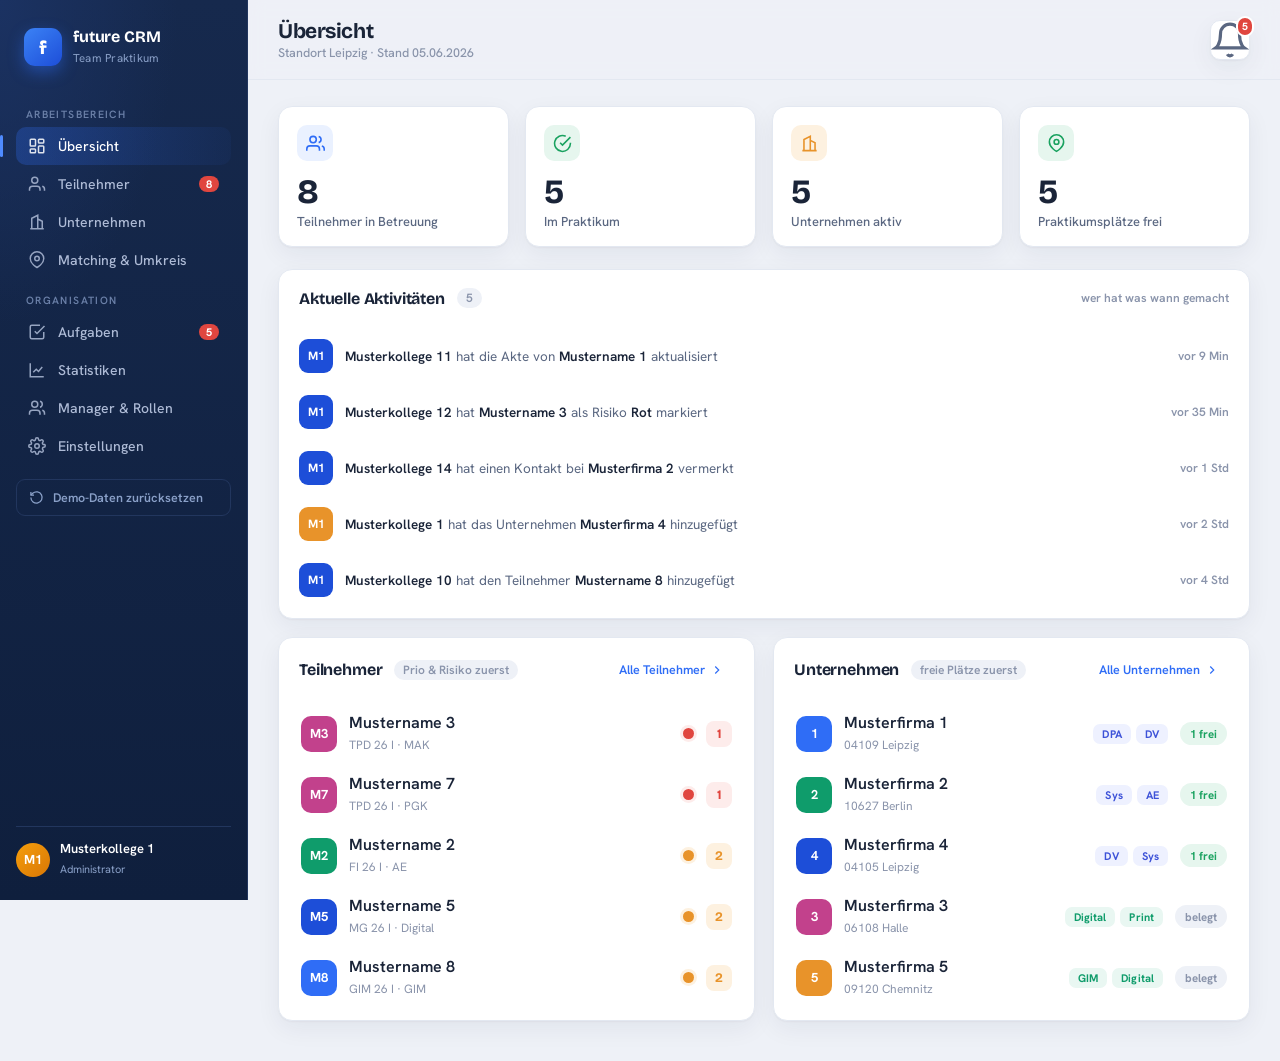
==== index.html @ 43463b57 "Add files via upload" ====
<!DOCTYPE html>
<html lang="de">
<head>
<meta charset="UTF-8">
<meta name="viewport" content="width=device-width, initial-scale=1.0">
<title>future CRM · Übersicht</title>
<link rel="preconnect" href="https://fonts.googleapis.com">
<link rel="preconnect" href="https://fonts.gstatic.com" crossorigin>
<link href="https://fonts.googleapis.com/css2?family=Bricolage+Grotesque:opsz,wght@12..96,400;12..96,600;12..96,700;12..96,800&family=Hanken+Grotesk:wght@400;500;600;700&display=swap" rel="stylesheet">
<link rel="stylesheet" href="styles.css">
</head>
<body data-page="uebersicht">

<aside class="side" id="sidebar"></aside>

<div class="main">
  <header class="topbar">
    <h1>Übersicht<small>Standort Leipzig · Stand 05.06.2026</small></h1>
    <div class="spacer"></div>
    <div class="actions">
      <button class="icon-btn"><span class="dot"></span><svg viewBox="0 0 24 24" fill="none" stroke="currentColor" stroke-width="2"><path d="M6 8a6 6 0 0 1 12 0c0 7 3 9 3 9H3s3-2 3-9"/><path d="M10.3 21a1.94 1.94 0 0 0 3.4 0"/></svg></button>
    </div>
  </header>

  <div class="content">

    <!-- KPI ROW: Teilnehmer + Unternehmen -->
    <section class="kpis">
      <div class="kpi b">
        <div class="ic"><svg viewBox="0 0 24 24" fill="none" stroke="currentColor" stroke-width="2"><path d="M17 21v-2a4 4 0 0 0-4-4H5a4 4 0 0 0-4 4v2"/><circle cx="9" cy="7" r="4"/><path d="M23 21v-2a4 4 0 0 0-3-3.87M16 3.13a4 4 0 0 1 0 7.75"/></svg></div>
        <div class="num" id="kpi-total">0</div>
        <div class="lbl">Teilnehmer in Betreuung</div>
      </div>
      <div class="kpi g">
        <div class="ic"><svg viewBox="0 0 24 24" fill="none" stroke="currentColor" stroke-width="2"><path d="M22 11.08V12a10 10 0 1 1-5.93-9.14"/><path d="m9 11 3 3L22 4"/></svg></div>
        <div class="num" id="kpi-prakt">0</div>
        <div class="lbl">Im Praktikum</div>
      </div>
      <div class="kpi a">
        <div class="ic"><svg viewBox="0 0 24 24" fill="none" stroke="currentColor" stroke-width="2"><path d="M3 21h18M5 21V7l8-4v18M19 21V11l-6-3"/></svg></div>
        <div class="num" id="kpi-un">0</div>
        <div class="lbl">Unternehmen aktiv</div>
      </div>
      <div class="kpi r" style="--k:var(--green)">
        <div class="ic" style="background:var(--green-soft);color:var(--green)"><svg viewBox="0 0 24 24" fill="none" stroke="currentColor" stroke-width="2"><path d="M21 10c0 7-9 12-9 12s-9-5-9-12a9 9 0 0 1 18 0Z"/><circle cx="12" cy="10" r="3"/></svg></div>
        <div class="num" id="kpi-frei">0</div>
        <div class="lbl">Praktikumsplätze frei</div>
      </div>
    </section>

    <!-- Aktuelle Aktivitäten -->
    <section class="panel actpanel">
      <div class="panel-head">
        <h2>Aktuelle Aktivitäten</h2>
        <span class="count" id="act-count">0</span>
        <span style="margin-left:auto;font-size:12px;color:var(--ink-faint);font-weight:600">wer hat was wann gemacht</span>
      </div>
      <div class="activity" id="activity"></div>
    </section>

    <!-- Zwei Kurzübersichten: Teilnehmer + Unternehmen -->
    <section class="ov-grid">

      <div class="panel">
        <div class="panel-head">
          <h2>Teilnehmer</h2>
          <span class="count">Prio &amp; Risiko zuerst</span>
          <a class="sum-link" href="teilnehmer.html">Alle Teilnehmer
            <svg viewBox="0 0 24 24" fill="none" stroke="currentColor" stroke-width="2"><path d="m9 18 6-6-6-6"/></svg>
          </a>
        </div>
        <div class="sum-list" id="tn-summary"></div>
      </div>

      <div class="panel">
        <div class="panel-head">
          <h2>Unternehmen</h2>
          <span class="count">freie Plätze zuerst</span>
          <a class="sum-link" href="unternehmen.html">Alle Unternehmen
            <svg viewBox="0 0 24 24" fill="none" stroke="currentColor" stroke-width="2"><path d="m9 18 6-6-6-6"/></svg>
          </a>
        </div>
        <div class="sum-list" id="un-summary"></div>
      </div>

    </section>

  </div>
</div>

<script src="data.js"></script>
<script src="store.js"></script>
<script src="layout.js"></script>
<script src="overview.js"></script>
</body>
</html>
---- styles.css ----
/* ============================================================
   future CRM · Team Praktikum — Mockup Styles
   ============================================================ */
:root {
  --navy: #0f1f3d;
  --navy-2: #16294d;
  --navy-line: #22365e;
  --ink: #1a2438;
  --ink-soft: #5a6781;
  --ink-faint: #8a94ab;
  --bg: #eef1f7;
  --card: #ffffff;
  --line: #e3e8f1;
  --line-soft: #eef1f7;
  --blue: #2f6df6;
  --blue-soft: #eaf1ff;
  --green: #1aa260;
  --green-soft: #e6f6ee;
  --amber: #e8932a;
  --amber-soft: #fdf1e0;
  --red: #e0463f;
  --red-soft: #fdeceb;
  --shadow: 0 1px 2px rgba(16, 30, 60, .04), 0 8px 24px rgba(16, 30, 60, .06);
  --shadow-lg: 0 12px 40px rgba(16, 30, 60, .14);
  --r: 14px;
}

* {
  box-sizing: border-box;
  margin: 0;
  padding: 0
}

html {
  min-height: 100%
}

body {
  font-family: 'Hanken Grotesk', sans-serif;
  background: var(--bg);
  color: var(--ink);
  -webkit-font-smoothing: antialiased;
  display: grid;
  grid-template-columns: 248px 1fr;
  min-height: 100vh;
}

::selection {
  background: var(--blue);
  color: #fff
}

button {
  font-family: inherit
}

/* ---------- Sidebar ---------- */
.side {
  background:
    radial-gradient(120% 60% at 0% 0%, #1b3262 0%, transparent 60%),
    linear-gradient(180deg, var(--navy-2), var(--navy));
  color: #cdd6ea;
  padding: 22px 16px;
  position: sticky;
  top: 0;
  height: 100vh;
  height: 100dvh;
  max-height: 100dvh;
  align-self: start;
  overflow-y: auto;
  display: flex;
  flex-direction: column;
  gap: 6px;
  border-right: 1px solid var(--navy-line);
}

.brand {
  display: flex;
  align-items: center;
  gap: 11px;
  padding: 6px 8px 20px
}

.brand .mark {
  width: 38px;
  height: 38px;
  border-radius: 11px;
  flex: none;
  background: linear-gradient(140deg, #3b82f6, #1d4ed8);
  display: grid;
  place-items: center;
  color: #fff;
  font-weight: 800;
  font-family: 'Bricolage Grotesque';
  font-size: 19px;
  box-shadow: 0 6px 16px rgba(45, 109, 246, .45);
}

.brand b {
  font-family: 'Bricolage Grotesque';
  color: #fff;
  font-weight: 700;
  font-size: 16px;
  letter-spacing: -.01em;
  display: block;
  line-height: 1.1
}

.brand span {
  font-size: 11.5px;
  color: #8aa0c8;
  letter-spacing: .02em
}

.nav-label {
  font-size: 10.5px;
  text-transform: uppercase;
  letter-spacing: .13em;
  color: #6b80a8;
  padding: 14px 10px 6px;
  font-weight: 600
}

.nav a {
  display: flex;
  align-items: center;
  gap: 12px;
  padding: 10px 12px;
  border-radius: 10px;
  color: #aebbd6;
  text-decoration: none;
  font-size: 14px;
  font-weight: 500;
  transition: .18s;
  position: relative;
  cursor: pointer;
}

.nav a svg {
  width: 18px;
  height: 18px;
  flex: none;
  opacity: .85
}

.nav a:hover {
  background: rgba(255, 255, 255, .05);
  color: #fff
}

.nav a.active {
  background: linear-gradient(90deg, rgba(47, 109, 246, .28), rgba(47, 109, 246, .05));
  color: #fff
}

.nav a.active::before {
  content: "";
  position: absolute;
  left: -16px;
  top: 8px;
  bottom: 8px;
  width: 3px;
  border-radius: 3px;
  background: #4f8bff
}

.nav a .badge {
  margin-left: auto;
  background: #e0463f;
  color: #fff;
  font-size: 11px;
  font-weight: 700;
  padding: 1px 7px;
  border-radius: 99px
}

.side-foot {
  margin-top: auto;
  padding-top: 14px;
  border-top: 1px solid var(--navy-line);
  display: flex;
  align-items: center;
  gap: 10px
}

.side-foot .av {
  width: 34px;
  height: 34px;
  border-radius: 50%;
  background: linear-gradient(135deg, #f59e0b, #d97706);
  display: grid;
  place-items: center;
  color: #fff;
  font-weight: 700;
  font-size: 13px;
  flex: none
}

.side-foot b {
  color: #fff;
  font-size: 13px;
  font-weight: 600;
  display: block;
  line-height: 1.2
}

.side-foot span {
  font-size: 11px;
  color: #8aa0c8
}

/* ---------- Main ---------- */
.main {
  display: flex;
  flex-direction: column;
  min-width: 0
}

.topbar {
  display: flex;
  align-items: center;
  gap: 18px;
  padding: 18px 30px;
  background: rgba(238, 241, 247, .8);
  backdrop-filter: blur(8px);
  position: sticky;
  top: 0;
  z-index: 20;
  border-bottom: 1px solid var(--line);
}

.topbar h1 {
  font-family: 'Bricolage Grotesque';
  font-size: 21px;
  font-weight: 700;
  letter-spacing: -.02em;
  color: var(--ink)
}

.topbar h1 small {
  display: block;
  font-family: 'Hanken Grotesk';
  font-size: 12.5px;
  font-weight: 500;
  color: var(--ink-faint);
  letter-spacing: 0
}

.search {
  margin-left: auto;
  position: relative
}

.search input {
  width: 280px;
  padding: 10px 14px 10px 38px;
  border: 1px solid var(--line);
  border-radius: 10px;
  background: #fff;
  font-family: inherit;
  font-size: 13.5px;
  color: var(--ink);
  box-shadow: var(--shadow);
  transition: .18s;
}

.search input:focus {
  outline: none;
  border-color: var(--blue);
  box-shadow: 0 0 0 3px var(--blue-soft)
}

.search svg {
  position: absolute;
  left: 12px;
  top: 50%;
  transform: translateY(-50%);
  width: 16px;
  height: 16px;
  color: var(--ink-faint)
}

.icon-btn {
  width: 40px;
  height: 40px;
  border: 1px solid var(--line);
  background: #fff;
  border-radius: 10px;
  display: grid;
  place-items: center;
  cursor: pointer;
  color: var(--ink-soft);
  box-shadow: var(--shadow);
  position: relative;
  transition: .18s
}

.icon-btn:hover {
  color: var(--blue);
  border-color: #c9d6ee
}

.icon-btn .dot {
  position: absolute;
  top: 9px;
  right: 10px;
  width: 7px;
  height: 7px;
  background: var(--red);
  border-radius: 50%;
  border: 2px solid #fff
}

.icon-btn .dot.count {
  top: -5px;
  right: -5px;
  width: auto;
  height: auto;
  min-width: 17px;
  padding: 0 4px;
  line-height: 17px;
  border-radius: 99px;
  color: #fff;
  font-size: 10.5px;
  font-weight: 700;
  text-align: center
}

/* ---------- Benachrichtigungs-Menü ---------- */
.notif-menu {
  position: fixed;
  z-index: 60;
  width: 330px;
  max-height: 72vh;
  overflow: auto;
  background: #fff;
  border: 1px solid var(--line);
  border-radius: 14px;
  box-shadow: var(--shadow-lg);
  padding: 6px;
  opacity: 0;
  transform: translateY(-6px) scale(.98);
  pointer-events: none;
  transition: .15s
}

.notif-menu.open {
  opacity: 1;
  transform: none;
  pointer-events: auto
}

.notif-head {
  display: flex;
  align-items: center;
  justify-content: space-between;
  padding: 11px 12px 9px;
  font-family: 'Bricolage Grotesque';
  font-weight: 700;
  font-size: 14px
}

.notif-head span {
  background: var(--red-soft);
  color: var(--red);
  font-size: 11px;
  font-weight: 700;
  padding: 2px 9px;
  border-radius: 99px
}

.notif-item {
  display: flex;
  gap: 11px;
  align-items: flex-start;
  padding: 10px 11px;
  border-radius: 10px;
  text-decoration: none;
  color: var(--ink);
  transition: .13s
}

.notif-item:hover {
  background: #f7f9fd
}

.notif-item .ni-ic {
  width: 32px;
  height: 32px;
  border-radius: 9px;
  background: var(--blue-soft);
  color: var(--blue);
  display: grid;
  place-items: center;
  flex: none
}

.notif-item.urgent .ni-ic {
  background: var(--red-soft);
  color: var(--red)
}

.notif-item .ni-ic svg {
  width: 16px;
  height: 16px
}

.ni-main {
  min-width: 0
}

.ni-main b {
  display: block;
  font-size: 13.5px;
  font-weight: 600;
  line-height: 1.3
}

.ni-main span {
  font-size: 12px;
  color: var(--ink-faint)
}

.notif-empty {
  padding: 20px;
  text-align: center;
  color: var(--ink-faint);
  font-size: 13px
}

.content {
  padding: 26px 30px 40px
}

/* ---------- KPI cards ---------- */
.kpis {
  display: grid;
  grid-template-columns: repeat(4, 1fr);
  gap: 16px;
  margin-bottom: 22px
}

.kpi {
  background: var(--card);
  border: 1px solid var(--line);
  border-radius: var(--r);
  padding: 18px 18px 16px;
  box-shadow: var(--shadow);
  position: relative;
  overflow: hidden;
  opacity: 0;
  transform: translateY(10px);
  animation: rise .5s forwards;
}

.kpi:nth-child(1) {
  animation-delay: .04s
}

.kpi:nth-child(2) {
  animation-delay: .1s
}

.kpi:nth-child(3) {
  animation-delay: .16s
}

.kpi:nth-child(4) {
  animation-delay: .22s
}

.kpi .ic {
  width: 36px;
  height: 36px;
  border-radius: 10px;
  display: grid;
  place-items: center;
  margin-bottom: 14px
}

.kpi .ic svg {
  width: 19px;
  height: 19px
}

.kpi .num {
  font-family: 'Bricolage Grotesque';
  font-size: 34px;
  font-weight: 700;
  letter-spacing: -.03em;
  line-height: 1
}

.kpi .lbl {
  font-size: 13px;
  color: var(--ink-soft);
  margin-top: 4px;
  font-weight: 500
}

.kpi .trend {
  position: absolute;
  top: 18px;
  right: 18px;
  font-size: 12px;
  font-weight: 600;
  display: flex;
  align-items: center;
  gap: 3px;
  padding: 3px 8px;
  border-radius: 99px
}

.kpi.b .ic {
  background: var(--blue-soft);
  color: var(--blue)
}

.kpi.b .trend {
  background: var(--blue-soft);
  color: var(--blue)
}

.kpi.g .ic {
  background: var(--green-soft);
  color: var(--green)
}

.kpi.g .trend {
  background: var(--green-soft);
  color: var(--green)
}

.kpi.a .ic {
  background: var(--amber-soft);
  color: var(--amber)
}

.kpi.a .trend {
  background: var(--amber-soft);
  color: var(--amber)
}

.kpi.r .ic {
  background: var(--red-soft);
  color: var(--red)
}

.kpi.r .trend {
  background: var(--red-soft);
  color: var(--red)
}

/* ---------- Layout split ---------- */
.split {
  display: grid;
  grid-template-columns: 1fr 340px;
  gap: 18px;
  align-items: start
}

@media(max-width:1180px) {
  .split {
    grid-template-columns: 1fr
  }
}

.panel {
  background: var(--card);
  border: 1px solid var(--line);
  border-radius: var(--r);
  box-shadow: var(--shadow);
  opacity: 0;
  transform: translateY(10px);
  animation: rise .5s .28s forwards
}

.panel-head {
  display: flex;
  align-items: center;
  gap: 12px;
  padding: 18px 20px 14px;
  flex-wrap: wrap
}

.panel-head h2 {
  font-family: 'Bricolage Grotesque';
  font-size: 16px;
  font-weight: 700;
  letter-spacing: -.01em
}

.panel-head .count {
  font-size: 12px;
  color: var(--ink-faint);
  font-weight: 600;
  background: var(--line-soft);
  padding: 2px 9px;
  border-radius: 99px
}

.filters {
  margin-left: auto;
  display: flex;
  gap: 8px;
  flex-wrap: wrap
}

/* ---------- Dropdown filters ---------- */
.dd {
  position: relative
}

.chip {
  font-size: 12.5px;
  font-weight: 600;
  color: var(--ink-soft);
  border: 1px solid var(--line);
  background: #fff;
  padding: 7px 11px 7px 13px;
  border-radius: 9px;
  cursor: pointer;
  display: flex;
  align-items: center;
  gap: 7px;
  transition: .16s;
  white-space: nowrap;
}

.chip:hover {
  border-color: #c9d6ee;
  color: var(--ink)
}

.chip .caret {
  width: 13px;
  height: 13px;
  opacity: .55;
  transition: transform .18s
}

.dd.open .chip {
  border-color: var(--blue);
  color: var(--ink);
  box-shadow: 0 0 0 3px var(--blue-soft)
}

.dd.open .chip .caret {
  transform: rotate(180deg)
}

.chip.active {
  background: var(--navy);
  color: #fff;
  border-color: var(--navy)
}

.chip.active .caret {
  opacity: .8
}

.chip .clear {
  display: none;
  width: 15px;
  height: 15px;
  border-radius: 50%;
  background: rgba(255, 255, 255, .25);
  align-items: center;
  justify-content: center
}

.chip.active .clear {
  display: inline-flex
}

.chip .clear svg {
  width: 9px;
  height: 9px
}

.menu {
  position: absolute;
  top: calc(100% + 6px);
  right: 0;
  min-width: 190px;
  background: #fff;
  border: 1px solid var(--line);
  border-radius: 12px;
  box-shadow: var(--shadow-lg);
  padding: 6px;
  z-index: 30;
  opacity: 0;
  transform: translateY(-6px) scale(.98);
  pointer-events: none;
  transition: .15s;
}

.dd.open .menu {
  opacity: 1;
  transform: none;
  pointer-events: auto
}

.menu .opt {
  display: flex;
  align-items: center;
  gap: 10px;
  padding: 9px 10px;
  border-radius: 8px;
  font-size: 13.5px;
  font-weight: 500;
  color: var(--ink);
  cursor: pointer;
  transition: .12s;
}

.menu .opt:hover {
  background: var(--line-soft)
}

.menu .opt.sel {
  background: var(--blue-soft);
  color: var(--blue);
  font-weight: 600
}

.menu .opt .tick {
  margin-left: auto;
  width: 15px;
  height: 15px;
  opacity: 0
}

.menu .opt.sel .tick {
  opacity: 1
}

.menu .sep {
  height: 1px;
  background: var(--line);
  margin: 5px 4px
}

.menu .opt .swatch {
  width: 11px;
  height: 11px;
  border-radius: 50%
}

/* ---------- Table ---------- */
.table-wrap {
  overflow-x: auto
}

table {
  width: 100%;
  border-collapse: collapse;
  min-width: 680px
}

thead th {
  text-align: left;
  font-size: 11px;
  text-transform: uppercase;
  letter-spacing: .07em;
  color: var(--ink-faint);
  font-weight: 700;
  padding: 10px 16px;
  border-top: 1px solid var(--line);
  border-bottom: 1px solid var(--line);
  background: var(--line-soft);
  white-space: nowrap;
}

tbody td {
  padding: 13px 16px;
  border-bottom: 1px solid var(--line-soft);
  font-size: 13.5px;
  vertical-align: middle
}

tbody tr {
  cursor: pointer;
  transition: .13s
}

tbody tr:hover {
  background: #f7f9fd
}

tbody tr.sel {
  background: var(--blue-soft)
}

tbody tr.sel td:first-child {
  box-shadow: inset 3px 0 0 var(--blue)
}

.tn {
  display: flex;
  align-items: center;
  gap: 11px
}

.tn .av {
  width: 34px;
  height: 34px;
  border-radius: 9px;
  display: grid;
  place-items: center;
  color: #fff;
  font-weight: 700;
  font-size: 12.5px;
  flex: none
}

.tn b {
  font-weight: 600;
  color: var(--ink);
  display: block;
  line-height: 1.25
}

.tn span {
  font-size: 12px;
  color: var(--ink-faint)
}

.tag {
  display: inline-block;
  font-size: 11.5px;
  font-weight: 700;
  padding: 3px 9px;
  border-radius: 7px;
  letter-spacing: .01em
}

.tag.fachi {
  background: #eef1ff;
  color: #3d52d8
}

.tag.tpd {
  background: #fdeef6;
  color: #c2418c
}

.tag.mg {
  background: #e9f7f2;
  color: #0f9c6b
}

.muted {
  color: var(--ink-soft)
}

.ampel {
  display: inline-flex;
  align-items: center;
  gap: 7px;
  font-weight: 600;
  font-size: 12.5px
}

.light {
  width: 11px;
  height: 11px;
  border-radius: 50%;
  flex: none
}

.l-g {
  background: var(--green);
  box-shadow: 0 0 0 3px var(--green-soft)
}

.l-a {
  background: var(--amber);
  box-shadow: 0 0 0 3px var(--amber-soft)
}

.l-r {
  background: var(--red);
  box-shadow: 0 0 0 3px var(--red-soft)
}

.prio {
  font-family: 'Bricolage Grotesque';
  font-weight: 700;
  font-size: 13px;
  width: 26px;
  height: 26px;
  border-radius: 8px;
  display: grid;
  place-items: center
}

.prio.p1 {
  background: var(--red-soft);
  color: var(--red)
}

.prio.p2 {
  background: var(--amber-soft);
  color: var(--amber)
}

.prio.p3 {
  background: var(--line-soft);
  color: var(--ink-soft)
}

.pstatus {
  font-size: 12.5px;
  font-weight: 600
}

.pstatus.run {
  color: var(--green)
}

.pstatus.open {
  color: var(--amber)
}

.pstatus.none {
  color: var(--ink-faint)
}

.pstatus small {
  display: block;
  font-weight: 500;
  color: var(--ink-faint);
  font-size: 11.5px
}

.empty {
  padding: 40px 16px;
  text-align: center;
  color: var(--ink-faint);
  font-size: 13.5px
}

.hint {
  font-size: 12px;
  color: var(--ink-faint);
  text-align: center;
  padding: 10px 0 14px
}

.hint b {
  color: var(--blue)
}

/* ---------- Detail card ---------- */
.detail {
  background: var(--card);
  border: 1px solid var(--line);
  border-radius: var(--r);
  box-shadow: var(--shadow);
  opacity: 0;
  transform: translateY(10px);
  animation: rise .5s .34s forwards;
  position: sticky;
  top: 90px;
  max-height: calc(100vh - 112px);
  overflow: auto;
}

/* dezente Scrollbar im Panel */
.detail::-webkit-scrollbar {
  width: 8px
}

.detail::-webkit-scrollbar-thumb {
  background: #d4dbe8;
  border-radius: 99px;
  border: 2px solid #fff
}

.detail::-webkit-scrollbar-thumb:hover {
  background: #bcc6d8
}

.detail-top {
  padding: 20px;
  background: linear-gradient(160deg, #16294d, #0f1f3d);
  color: #fff;
  position: relative
}

.detail-top .av {
  width: 48px;
  height: 48px;
  border-radius: 12px;
  background: rgba(255, 255, 255, .14);
  display: grid;
  place-items: center;
  font-family: 'Bricolage Grotesque';
  font-weight: 700;
  font-size: 18px;
  margin-bottom: 12px;
  border: 1px solid rgba(255, 255, 255, .18)
}

.detail-top h3 {
  font-family: 'Bricolage Grotesque';
  font-size: 18px;
  font-weight: 700;
  letter-spacing: -.01em
}

.detail-top p {
  font-size: 12.5px;
  color: #9fb2d6;
  margin-top: 2px
}

.detail-top .amp {
  position: absolute;
  top: 20px;
  right: 20px;
  display: inline-flex;
  align-items: center;
  gap: 7px;
  background: rgba(255, 255, 255, .12);
  padding: 6px 11px;
  border-radius: 99px;
  font-size: 12px;
  font-weight: 600
}

.drows {
  padding: 6px 20px
}

.drow {
  display: flex;
  align-items: center;
  gap: 10px;
  padding: 11px 0;
  border-bottom: 1px solid var(--line-soft);
  font-size: 13px
}

.drow:last-child {
  border-bottom: none
}

.drow svg {
  width: 16px;
  height: 16px;
  color: var(--ink-faint);
  flex: none
}

.drow .k {
  color: var(--ink-soft);
  font-weight: 500
}

.drow .v {
  margin-left: auto;
  font-weight: 600;
  color: var(--ink);
  text-align: right
}

.checks {
  padding: 4px 20px 18px
}

.checks .ttl {
  font-size: 11px;
  text-transform: uppercase;
  letter-spacing: .08em;
  color: var(--ink-faint);
  font-weight: 700;
  margin: 10px 0 10px
}

.check-grid {
  display: grid;
  grid-template-columns: repeat(5, 1fr);
  gap: 7px
}

.chk {
  aspect-ratio: 1;
  border-radius: 9px;
  display: flex;
  flex-direction: column;
  align-items: center;
  justify-content: center;
  gap: 3px;
  border: 1px solid var(--line);
  font-size: 11px;
  font-weight: 700;
  color: var(--ink-faint)
}

.chk.done {
  background: var(--green-soft);
  border-color: transparent;
  color: var(--green)
}

.chk svg {
  width: 13px;
  height: 13px
}

.tasks {
  padding: 0 20px 8px
}

.task {
  display: flex;
  align-items: center;
  gap: 11px;
  padding: 11px;
  border: 1px solid var(--line);
  border-radius: 10px;
  margin-bottom: 8px;
  font-size: 13px
}

.task .tic {
  width: 30px;
  height: 30px;
  border-radius: 8px;
  background: var(--blue-soft);
  color: var(--blue);
  display: grid;
  place-items: center;
  flex: none
}

.task .tic svg {
  width: 15px;
  height: 15px
}

.task b {
  font-weight: 600;
  display: block;
  line-height: 1.2
}

.task span {
  font-size: 11.5px;
  color: var(--ink-faint)
}

.task .when {
  margin-left: auto;
  font-size: 11.5px;
  font-weight: 700;
  color: var(--amber);
  background: var(--amber-soft);
  padding: 3px 8px;
  border-radius: 7px;
  white-space: nowrap
}

.det-actions {
  display: flex;
  gap: 8px;
  padding: 6px 20px 20px
}

.btn {
  flex: 1;
  padding: 10px;
  border-radius: 10px;
  border: none;
  font-size: 13px;
  font-weight: 600;
  cursor: pointer;
  display: flex;
  align-items: center;
  justify-content: center;
  gap: 7px;
  transition: .16s
}

.btn svg {
  width: 15px;
  height: 15px
}

.btn.pri {
  background: var(--blue);
  color: #fff
}

.btn.pri:hover {
  background: #1d5ae0
}

.btn.sec {
  background: #fff;
  color: var(--ink);
  border: 1px solid var(--line)
}

.btn.sec:hover {
  border-color: #c9d6ee
}

@keyframes rise {
  to {
    opacity: 1;
    transform: none
  }
}

/* ---------- Topbar actions (rechts) ---------- */
.topbar .spacer {
  margin-left: auto
}

.topbar .actions {
  display: flex;
  align-items: center;
  gap: 10px
}

.btn-new {
  display: flex;
  align-items: center;
  gap: 8px;
  padding: 10px 15px;
  border: none;
  cursor: pointer;
  background: var(--blue);
  color: #fff;
  border-radius: 10px;
  font-size: 13.5px;
  font-weight: 600;
  box-shadow: 0 6px 16px rgba(45, 109, 246, .32);
  transition: .16s;
}

.btn-new:hover {
  background: #1d5ae0;
  transform: translateY(-1px)
}

.btn-new svg {
  width: 16px;
  height: 16px
}

/* ---------- Toolbar im Panel (Suche + Filter zusammen) ---------- */
.toolbar {
  display: flex;
  align-items: center;
  gap: 12px;
  padding: 0 20px 16px;
  flex-wrap: wrap
}

.search-inline {
  position: relative;
  flex: 1;
  min-width: 220px
}

.search-inline input {
  width: 100%;
  padding: 10px 14px 10px 40px;
  border: 1px solid var(--line);
  border-radius: 10px;
  background: var(--line-soft);
  font-family: inherit;
  font-size: 13.5px;
  color: var(--ink);
  transition: .18s;
}

.search-inline input::placeholder {
  color: var(--ink-faint)
}

.search-inline input:focus {
  outline: none;
  background: #fff;
  border-color: var(--blue);
  box-shadow: 0 0 0 3px var(--blue-soft)
}

.search-inline svg {
  position: absolute;
  left: 13px;
  top: 50%;
  transform: translateY(-50%);
  width: 16px;
  height: 16px;
  color: var(--ink-faint)
}

.toolbar .filters {
  margin-left: 0
}

/* ---------- Toggle switch (Aktiv-Haken) ---------- */
.toggle {
  display: inline-flex;
  align-items: center;
  gap: 9px;
  cursor: pointer;
  font-size: 13px;
  font-weight: 600;
  color: var(--ink);
  user-select: none
}

.toggle .track {
  width: 38px;
  height: 22px;
  border-radius: 99px;
  background: #cfd6e4;
  position: relative;
  transition: .18s;
  flex: none
}

.toggle .track::after {
  content: "";
  position: absolute;
  top: 2px;
  left: 2px;
  width: 18px;
  height: 18px;
  border-radius: 50%;
  background: #fff;
  box-shadow: 0 1px 3px rgba(0, 0, 0, .25);
  transition: .18s
}

.toggle.on .track {
  background: var(--green)
}

.toggle.on .track::after {
  transform: translateX(16px)
}

/* ---------- Multi-Fachrichtung Tags ---------- */
.mtags {
  display: flex;
  flex-wrap: wrap;
  gap: 5px
}

.mtags .tag {
  font-size: 11px
}

/* ---------- Kooperation / Aktiv Pills (Tabelle) ---------- */
.pill {
  display: inline-flex;
  align-items: center;
  gap: 6px;
  font-size: 11.5px;
  font-weight: 700;
  padding: 4px 10px;
  border-radius: 99px
}

.pill.koop {
  background: var(--green-soft);
  color: var(--green)
}

.pill.nokoop {
  background: var(--line-soft);
  color: var(--ink-faint)
}

.pill svg {
  width: 12px;
  height: 12px
}

.dotstate {
  display: inline-flex;
  align-items: center;
  gap: 7px;
  font-size: 12.5px;
  font-weight: 600
}

.dotstate .d {
  width: 9px;
  height: 9px;
  border-radius: 50%;
  flex: none
}

.dotstate.on .d {
  background: var(--green);
  box-shadow: 0 0 0 3px var(--green-soft)
}

.dotstate.off .d {
  background: var(--ink-faint);
  box-shadow: 0 0 0 3px var(--line-soft)
}

.dotstate.off {
  color: var(--ink-faint)
}

tbody tr.inactive {
  opacity: .55
}

/* ---------- Plätze (frei/belegt) ---------- */
.platzcell {
  display: flex;
  flex-direction: column;
  gap: 2px;
  font-size: 12.5px;
  font-weight: 600
}

.platzcell .frei {
  color: var(--green)
}

.platzcell .belegt {
  color: var(--ink-soft)
}

.platzcell small {
  font-weight: 500;
  color: var(--ink-faint);
  font-size: 11.5px
}

/* ---------- Detail: Filialen / Ansprechpartner / Plätze ---------- */
.section {
  padding: 6px 20px 8px
}

.section .ttl {
  font-size: 11px;
  text-transform: uppercase;
  letter-spacing: .08em;
  color: var(--ink-faint);
  font-weight: 700;
  margin: 12px 0 10px;
  display: flex;
  align-items: center;
  gap: 7px
}

.section .ttl .n {
  background: var(--line-soft);
  color: var(--ink-soft);
  padding: 1px 7px;
  border-radius: 99px;
  font-size: 11px
}

.listcard {
  border: 1px solid var(--line);
  border-radius: 11px;
  padding: 11px 13px;
  margin-bottom: 8px;
  transition: .14s
}

.listcard:hover {
  border-color: #c9d6ee
}

.listcard.dim {
  opacity: .55
}

.branch {
  display: flex;
  align-items: center;
  gap: 11px
}

.branch .bi {
  width: 30px;
  height: 30px;
  border-radius: 8px;
  background: var(--blue-soft);
  color: var(--blue);
  display: grid;
  place-items: center;
  flex: none
}

.branch .bi svg {
  width: 15px;
  height: 15px
}

.branch b {
  font-size: 13px;
  font-weight: 600;
  display: block;
  line-height: 1.2
}

.branch .mtags {
  margin-top: 4px
}

.contact .top {
  display: flex;
  align-items: center;
  gap: 11px;
  margin-bottom: 8px
}

.contact .av {
  width: 34px;
  height: 34px;
  border-radius: 9px;
  display: grid;
  place-items: center;
  color: #fff;
  font-weight: 700;
  font-size: 12px;
  background: var(--navy-2);
  flex: none
}

.contact b {
  font-size: 13.5px;
  font-weight: 600;
  display: block;
  line-height: 1.2
}

.contact .job {
  font-size: 12px;
  color: var(--ink-faint)
}

.contact .lines {
  display: flex;
  flex-direction: column;
  gap: 5px;
  font-size: 12.5px;
  color: var(--ink-soft)
}

.contact .lines a {
  color: var(--ink-soft);
  text-decoration: none
}

.contact .lines a:hover {
  color: var(--blue)
}

.contact .lines .ln {
  display: flex;
  align-items: center;
  gap: 8px
}

.contact .lines svg {
  width: 14px;
  height: 14px;
  color: var(--ink-faint);
  flex: none
}

.contact .meta {
  display: flex;
  align-items: center;
  gap: 8px;
  margin-top: 9px;
  flex-wrap: wrap
}

.outcome {
  font-size: 11.5px;
  font-weight: 600;
  padding: 3px 9px;
  border-radius: 99px;
  background: var(--blue-soft);
  color: var(--blue)
}

.platzrow {
  display: flex;
  align-items: center;
  gap: 10px;
  padding: 10px 0;
  border-bottom: 1px solid var(--line-soft);
  font-size: 13px
}

.platzrow:last-child {
  border-bottom: none
}

.platzrow .tag {
  flex: none
}

.platzrow .st {
  margin-left: auto;
  font-weight: 600;
  font-size: 12.5px
}

.platzrow .st.frei {
  color: var(--green)
}

.platzrow .st.belegt {
  color: var(--ink-soft)
}

.platzrow .st small {
  display: block;
  font-weight: 500;
  color: var(--ink-faint);
  text-align: right;
  font-size: 11px
}

/* ---------- Sidebar: Reset-Button ---------- */
.side-reset {
  display: flex;
  align-items: center;
  gap: 9px;
  width: 100%;
  margin-top: 8px;
  padding: 9px 12px;
  border: 1px solid var(--navy-line);
  border-radius: 9px;
  cursor: pointer;
  background: transparent;
  color: #8aa0c8;
  font-size: 12.5px;
  font-weight: 600;
  transition: .16s;
}

.side-reset:hover {
  background: rgba(255, 255, 255, .05);
  color: #cdd6ea;
  border-color: #34507e
}

.side-reset svg {
  width: 15px;
  height: 15px
}

/* ---------- Modal ---------- */
.modal-overlay {
  position: fixed;
  inset: 0;
  z-index: 100;
  display: flex;
  align-items: center;
  justify-content: center;
  padding: 24px;
  background: rgba(15, 31, 61, .45);
  backdrop-filter: blur(3px);
  opacity: 0;
  pointer-events: none;
  transition: .18s;
}

.modal-overlay.open {
  opacity: 1;
  pointer-events: auto
}

.modal {
  width: 100%;
  max-width: 560px;
  max-height: 90vh;
  overflow: auto;
  background: var(--card);
  border-radius: 18px;
  box-shadow: var(--shadow-lg);
  transform: translateY(12px) scale(.98);
  transition: .2s;
}

.modal-overlay.open .modal {
  transform: none
}

.modal-head {
  display: flex;
  align-items: center;
  gap: 12px;
  padding: 20px 22px;
  border-bottom: 1px solid var(--line);
  position: sticky;
  top: 0;
  background: var(--card);
  z-index: 1;
  border-radius: 18px 18px 0 0;
}

.modal-head h3 {
  font-family: 'Bricolage Grotesque';
  font-size: 18px;
  font-weight: 700;
  letter-spacing: -.01em
}

.modal-x {
  margin-left: auto;
  width: 34px;
  height: 34px;
  border: 1px solid var(--line);
  background: #fff;
  border-radius: 9px;
  display: grid;
  place-items: center;
  cursor: pointer;
  color: var(--ink-soft);
  transition: .16s
}

.modal-x:hover {
  color: var(--red);
  border-color: #f0c9c7
}

.modal-x svg {
  width: 16px;
  height: 16px
}

/* ---------- Formular ---------- */
.form-grid {
  display: grid;
  grid-template-columns: 1fr 1fr;
  gap: 14px;
  padding: 22px
}

.field {
  display: flex;
  flex-direction: column;
  gap: 6px
}

.field.full {
  grid-column: 1 / -1
}

.field>span {
  font-size: 12px;
  font-weight: 600;
  color: var(--ink-soft)
}

.field>span i {
  color: var(--red);
  font-style: normal
}

.field input,
.field select {
  width: 100%;
  padding: 10px 12px;
  border: 1px solid var(--line);
  border-radius: 9px;
  font-family: inherit;
  font-size: 13.5px;
  color: var(--ink);
  background: #fff;
  transition: .16s;
}

.field input:focus,
.field select:focus {
  outline: none;
  border-color: var(--blue);
  box-shadow: 0 0 0 3px var(--blue-soft)
}

.field input::placeholder {
  color: var(--ink-faint)
}

/* ---------- Combobox (tippen + Vorschläge) ---------- */
.combo {
  position: relative
}

.combo-input {
  width: 100%;
  padding: 10px 34px 10px 12px;
  border: 1px solid var(--line);
  border-radius: 9px;
  font-family: inherit;
  font-size: 13.5px;
  color: var(--ink);
  background: #fff;
  transition: .16s
}

.combo-input:focus {
  outline: none;
  border-color: var(--blue);
  box-shadow: 0 0 0 3px var(--blue-soft)
}

.combo-input::placeholder {
  color: var(--ink-faint)
}

.combo-caret {
  position: absolute;
  right: 11px;
  top: 13px;
  width: 14px;
  height: 14px;
  color: var(--ink-faint);
  pointer-events: none
}

.combo-menu {
  position: absolute;
  top: calc(100% + 5px);
  left: 0;
  right: 0;
  z-index: 5;
  max-height: 208px;
  overflow: auto;
  background: #fff;
  border: 1px solid var(--line);
  border-radius: 11px;
  box-shadow: var(--shadow-lg);
  padding: 5px;
}

.combo-menu[hidden] {
  display: none
}

.combo-opt {
  display: flex;
  align-items: center;
  gap: 8px;
  padding: 9px 10px;
  border-radius: 8px;
  font-size: 13.5px;
  font-weight: 500;
  color: var(--ink);
  cursor: pointer
}

.combo-opt small {
  margin-left: auto;
  font-size: 11.5px;
  font-weight: 700;
  color: var(--ink-faint);
  background: var(--line-soft);
  padding: 1px 7px;
  border-radius: 99px
}

.combo-opt:hover,
.combo-opt.on {
  background: var(--blue-soft);
  color: var(--blue)
}

.combo-opt:hover small,
.combo-opt.on small {
  color: var(--blue)
}

.combo-opt.neu {
  color: var(--green);
  font-weight: 600
}

.combo-opt.neu:hover {
  background: var(--green-soft);
  color: var(--green)
}

.combo-empty {
  padding: 10px;
  font-size: 12.5px;
  color: var(--ink-faint);
  text-align: center
}

.chk-row {
  display: flex;
  flex-wrap: wrap;
  gap: 8px
}

.chk-chip {
  cursor: pointer;
  position: relative
}

.chk-chip input {
  position: absolute;
  opacity: 0;
  pointer-events: none
}

.chk-chip .tag {
  border: 2px solid transparent;
  transition: .14s;
  opacity: .55
}

.chk-chip input:checked+.tag {
  opacity: 1;
  border-color: currentColor
}

.inline-chk {
  display: flex;
  align-items: center;
  gap: 9px;
  font-size: 13.5px;
  font-weight: 500;
  color: var(--ink);
  padding: 9px 0;
  cursor: pointer
}

.inline-chk input {
  width: 18px;
  height: 18px;
  accent-color: var(--blue);
  cursor: pointer
}

.modal-foot {
  display: flex;
  justify-content: flex-end;
  gap: 10px;
  padding: 16px 22px;
  border-top: 1px solid var(--line);
  position: sticky;
  bottom: 0;
  background: var(--card);
  border-radius: 0 0 18px 18px;
}

.modal-foot .btn {
  flex: none;
  padding: 11px 20px
}

.btn[href] {
  text-decoration: none
}

/* ============================================================
   Teilnehmer-Akte
   ============================================================ */
.back-link {
  display: inline-flex;
  align-items: center;
  gap: 7px;
  color: var(--ink-soft);
  text-decoration: none;
  font-size: 13px;
  font-weight: 600;
  padding: 7px 11px;
  border: 1px solid var(--line);
  border-radius: 9px;
  background: #fff;
  transition: .16s
}

.back-link:hover {
  color: var(--blue);
  border-color: #c9d6ee
}

´ .back-link svg {
  width: 15px;
  height: 15px
}

.akte-hero {
  background: linear-gradient(160deg, #16294d, #0f1f3d);
  color: #fff;
  border-radius: var(--r);
  padding: 22px 24px;
  display: flex;
  align-items: center;
  gap: 18px;
  box-shadow: var(--shadow);
  opacity: 0;
  transform: translateY(10px);
  animation: rise .5s forwards;
  flex-wrap: wrap;
}

.akte-hero .av {
  width: 60px;
  height: 60px;
  border-radius: 15px;
  background: rgba(255, 255, 255, .14);
  border: 1px solid rgba(255, 255, 255, .2);
  display: grid;
  place-items: center;
  font-family: 'Bricolage Grotesque';
  font-weight: 700;
  font-size: 23px;
  flex: none
}

.akte-hero h1 {
  font-family: 'Bricolage Grotesque';
  font-size: 24px;
  font-weight: 700;
  letter-spacing: -.02em
}

.akte-hero .sub {
  font-size: 13px;
  color: #9fb2d6;
  margin-top: 3px;
  display: flex;
  align-items: center;
  gap: 8px;
  flex-wrap: wrap
}

.akte-hero .sub .dot {
  width: 3px;
  height: 3px;
  border-radius: 50%;
  background: #6f86b0
}

.akte-hero .hero-right {
  margin-left: auto;
  display: flex;
  align-items: center;
  gap: 20px;
  flex-wrap: wrap
}

.hero-amp {
  display: inline-flex;
  align-items: center;
  gap: 9px;
  background: rgba(255, 255, 255, .1);
  padding: 8px 14px;
  border-radius: 99px;
  font-size: 13px;
  font-weight: 600
}

.hero-haken {
  display: flex;
  gap: 6px
}

.hero-haken .hk {
  width: 30px;
  height: 30px;
  border-radius: 8px;
  display: grid;
  place-items: center;
  font-size: 10.5px;
  font-weight: 700;
  background: rgba(255, 255, 255, .08);
  color: #7f97c0;
  border: 1px solid rgba(255, 255, 255, .08)
}

.hero-haken .hk.on {
  background: var(--green);
  color: #fff;
  border-color: transparent
}

.hero-prio {
  display: inline-flex;
  align-items: center;
  gap: 8px;
  font-size: 13px;
  font-weight: 600;
  color: #cdd6ea
}

.hero-prio b {
  font-family: 'Bricolage Grotesque';
  width: 30px;
  height: 30px;
  border-radius: 8px;
  display: grid;
  place-items: center;
  font-size: 14px
}

.hero-prio b.p1 {
  background: var(--red)
}

.hero-prio b.p2 {
  background: var(--amber)
}

.hero-prio b.p3 {
  background: rgba(255, 255, 255, .18)
}

.akte-grid {
  display: grid;
  grid-template-columns: 1fr 1fr;
  gap: 18px;
  margin-top: 18px;
  align-items: start
}

@media(max-width:1080px) {
  .akte-grid {
    grid-template-columns: 1fr
  }
}

.akte-col {
  display: flex;
  flex-direction: column;
  gap: 18px
}

.card {
  background: var(--card);
  border: 1px solid var(--line);
  border-radius: var(--r);
  box-shadow: var(--shadow);
  overflow: hidden;
  opacity: 0;
  transform: translateY(10px);
  animation: rise .5s .1s forwards
}

.card-head {
  display: flex;
  align-items: center;
  gap: 10px;
  padding: 16px 20px;
  border-bottom: 1px solid var(--line-soft)
}

.card-head .ci {
  width: 30px;
  height: 30px;
  border-radius: 8px;
  background: var(--blue-soft);
  color: var(--blue);
  display: grid;
  place-items: center;
  flex: none
}

.card-head .ci svg {
  width: 16px;
  height: 16px
}

.card-head h2 {
  font-family: 'Bricolage Grotesque';
  font-size: 15px;
  font-weight: 700;
  letter-spacing: -.01em
}

.card-head .right {
  margin-left: auto;
  display: flex;
  align-items: center;
  gap: 8px
}

.card-body {
  padding: 16px 20px
}

/* editierbare Felder */
.frow {
  display: grid;
  grid-template-columns: 148px 1fr;
  gap: 10px;
  align-items: center;
  padding: 7px 0
}

.frow>label {
  font-size: 12.5px;
  font-weight: 600;
  color: var(--ink-soft)
}

.fin {
  width: 100%;
  padding: 8px 11px;
  border: 1px solid var(--line);
  border-radius: 8px;
  font-family: inherit;
  font-size: 13.5px;
  color: var(--ink);
  background: #fff;
  transition: .15s
}

.fin:focus {
  outline: none;
  border-color: var(--blue);
  box-shadow: 0 0 0 3px var(--blue-soft)
}

.fin::placeholder {
  color: var(--ink-faint)
}

.fin.ro {
  background: var(--line-soft);
  color: var(--ink-soft)
}

/* Praktikumszeiträume */
.zeile {
  display: grid;
  grid-template-columns: 1fr 1fr 1.4fr;
  gap: 8px;
  margin-bottom: 8px
}

.zeile .lbl {
  grid-column: 1/-1;
  font-size: 11px;
  text-transform: uppercase;
  letter-spacing: .06em;
  color: var(--ink-faint);
  font-weight: 700;
  margin-top: 4px
}

/* Risikoanalyse */
.risk-item {
  display: flex;
  align-items: flex-start;
  gap: 11px;
  padding: 10px 0;
  border-bottom: 1px solid var(--line-soft)
}

.risk-item:last-child {
  border-bottom: none
}

.risk-cb {
  width: 20px;
  height: 20px;
  border: 2px solid var(--line);
  border-radius: 6px;
  flex: none;
  cursor: pointer;
  display: grid;
  place-items: center;
  margin-top: 1px;
  transition: .14s;
  background: #fff
}

.risk-cb svg {
  width: 13px;
  height: 13px;
  color: #fff;
  opacity: 0;
  transition: .14s
}

.risk-cb.on {
  background: var(--red);
  border-color: var(--red)
}

.risk-cb.on svg {
  opacity: 1
}

.risk-main {
  flex: 1;
  min-width: 0
}

.risk-main b {
  font-size: 13.5px;
  font-weight: 600;
  display: block;
  cursor: pointer
}

.risk-main .kom {
  width: 100%;
  margin-top: 6px;
  padding: 7px 10px;
  border: 1px dashed var(--line);
  border-radius: 7px;
  font-family: inherit;
  font-size: 12.5px;
  color: var(--ink);
  background: var(--line-soft)
}

.risk-main .kom:focus {
  outline: none;
  border-color: var(--blue);
  border-style: solid;
  background: #fff
}

.risk-summary {
  display: flex;
  align-items: center;
  gap: 10px;
  padding: 12px 14px;
  border-radius: 10px;
  margin-bottom: 4px;
  font-size: 13px;
  font-weight: 600
}

.risk-summary.g {
  background: var(--green-soft);
  color: var(--green)
}

.risk-summary.a {
  background: var(--amber-soft);
  color: var(--amber)
}

.risk-summary.r {
  background: var(--red-soft);
  color: var(--red)
}

.risk-summary .lg {
  width: 13px;
  height: 13px;
  border-radius: 50%;
  background: currentColor
}

/* Fortschritt: Haken + Prio */
.haken-row {
  display: flex;
  flex-wrap: wrap;
  gap: 9px
}

.haken {
  display: flex;
  align-items: center;
  gap: 8px;
  padding: 9px 13px;
  border: 1px solid var(--line);
  border-radius: 10px;
  cursor: pointer;
  font-size: 13px;
  font-weight: 600;
  color: var(--ink-soft);
  transition: .14s;
  user-select: none
}

.haken .box {
  width: 18px;
  height: 18px;
  border-radius: 5px;
  border: 2px solid var(--line);
  display: grid;
  place-items: center;
  transition: .14s
}

.haken .box svg {
  width: 11px;
  height: 11px;
  color: #fff;
  opacity: 0
}

.haken.on {
  border-color: var(--green);
  background: var(--green-soft);
  color: var(--green)
}

.haken.on .box {
  background: var(--green);
  border-color: var(--green)
}

.haken.on .box svg {
  opacity: 1
}

.prio-pick {
  display: flex;
  gap: 8px;
  align-items: center
}

.prio-pick .pb {
  width: 42px;
  height: 38px;
  border: 1px solid var(--line);
  border-radius: 10px;
  cursor: pointer;
  font-family: 'Bricolage Grotesque';
  font-weight: 700;
  font-size: 15px;
  color: var(--ink-soft);
  background: #fff;
  transition: .14s
}

.prio-pick .pb:hover {
  border-color: #c9d6ee
}

.prio-pick .pb.on {
  color: #fff
}

.prio-pick .pb.on[data-p="1"] {
  background: var(--red);
  border-color: var(--red)
}

.prio-pick .pb.on[data-p="2"] {
  background: var(--amber);
  border-color: var(--amber)
}

.prio-pick .pb.on[data-p="3"] {
  background: var(--ink-soft);
  border-color: var(--ink-soft)
}

.sublabel {
  font-size: 11px;
  text-transform: uppercase;
  letter-spacing: .07em;
  color: var(--ink-faint);
  font-weight: 700;
  margin: 14px 0 9px
}

/* Kontakthistorie */
.hist {
  position: relative;
  padding-left: 26px
}

.hist::before {
  content: "";
  position: absolute;
  left: 8px;
  top: 4px;
  bottom: 4px;
  width: 2px;
  background: var(--line)
}

.hist-item {
  position: relative;
  padding: 0 0 16px
}

.hist-item::before {
  content: "";
  position: absolute;
  left: -22px;
  top: 3px;
  width: 11px;
  height: 11px;
  border-radius: 50%;
  background: var(--blue);
  border: 2px solid #fff;
  box-shadow: 0 0 0 2px var(--blue-soft)
}

.hist-item .when {
  font-size: 12px;
  font-weight: 700;
  color: var(--ink)
}

.hist-item .out {
  display: inline-block;
  font-size: 11px;
  font-weight: 700;
  padding: 2px 8px;
  border-radius: 99px;
  background: var(--blue-soft);
  color: var(--blue);
  margin-left: 6px
}

.hist-item .kom {
  font-size: 13px;
  color: var(--ink-soft);
  margin-top: 3px
}

.hist-add {
  display: grid;
  grid-template-columns: 120px 1fr;
  gap: 8px;
  margin-top: 10px;
  padding-top: 14px;
  border-top: 1px dashed var(--line)
}

.hist-add select,
.hist-add input,
.hist-add textarea {
  padding: 8px 10px;
  border: 1px solid var(--line);
  border-radius: 8px;
  font-family: inherit;
  font-size: 13px;
  color: var(--ink);
  background: #fff;
  transition: .15s
}

.hist-add select:focus,
.hist-add input:focus,
.hist-add textarea:focus {
  outline: none;
  border-color: var(--blue);
  box-shadow: 0 0 0 3px var(--blue-soft)
}

.hist-add textarea {
  resize: vertical;
  min-height: 84px;
  line-height: 1.45
}

.hist-add input::placeholder,
.hist-add textarea::placeholder {
  color: var(--ink-faint)
}

.hist-add .full {
  grid-column: 1/-1
}

.hist-add .btn {
  grid-column: 1/-1
}

.hist-more {
  width: 100%;
  margin-top: 6px;
  padding: 9px;
  border: 1px dashed var(--line);
  background: #fff;
  border-radius: 9px;
  color: var(--blue);
  font-size: 12.5px;
  font-weight: 600;
  cursor: pointer;
  transition: .14s
}

.hist-more:hover {
  background: var(--blue-soft);
  border-style: solid;
  border-color: var(--blue)
}

/* Links */
.linkrow {
  display: flex;
  align-items: center;
  gap: 11px;
  padding: 11px;
  border: 1px solid var(--line);
  border-radius: 10px;
  margin-bottom: 8px;
  text-decoration: none;
  color: var(--ink);
  transition: .14s
}

.linkrow:hover {
  border-color: #c9d6ee;
  background: #f7f9fd
}

.linkrow .li {
  width: 34px;
  height: 34px;
  border-radius: 9px;
  display: grid;
  place-items: center;
  flex: none;
  color: #fff
}

.linkrow .li.teams {
  background: #5059c9
}

.linkrow .li.akte {
  background: #2f6df6
}

.linkrow .li svg {
  width: 17px;
  height: 17px
}

.linkrow b {
  font-size: 13.5px;
  font-weight: 600;
  display: block
}

.linkrow span {
  font-size: 12px;
  color: var(--ink-faint)
}

.linkrow .go {
  margin-left: auto;
  color: var(--ink-faint)
}

.saved-hint {
  position: fixed;
  bottom: 22px;
  left: 50%;
  transform: translateX(-50%) translateY(20px);
  background: var(--ink);
  color: #fff;
  padding: 10px 18px;
  border-radius: 99px;
  font-size: 13px;
  font-weight: 600;
  box-shadow: var(--shadow-lg);
  opacity: 0;
  pointer-events: none;
  transition: .2s;
  z-index: 90;
  display: flex;
  align-items: center;
  gap: 8px
}

.saved-hint.show {
  opacity: 1;
  transform: translateX(-50%) translateY(0)
}

.saved-hint svg {
  width: 15px;
  height: 15px;
  color: #5fd39a
}

/* ---------- Toast: „Seite gibt's noch nicht" ---------- */
.toast{position:fixed;bottom:24px;left:50%;transform:translateX(-50%) translateY(20px);background:var(--ink);color:#fff;padding:12px 18px;border-radius:99px;font-size:13.5px;font-weight:500;box-shadow:var(--shadow-lg);opacity:0;pointer-events:none;transition:.22s;z-index:120;display:flex;align-items:center;gap:9px;max-width:90vw}
.toast.show{opacity:1;transform:translateX(-50%) translateY(0)}
.toast svg{width:16px;height:16px;color:#ffd27a;flex:none}
.toast b{font-weight:700}

/* ============================================================
   Manager-Dashboard / Rollen
   ============================================================ */
.perm-cards {
  display: grid;
  grid-template-columns: repeat(3, 1fr);
  gap: 16px;
  margin-bottom: 22px
}

@media(max-width:900px) {
  .perm-cards {
    grid-template-columns: 1fr
  }
}

.perm-card {
  background: var(--card);
  border: 1px solid var(--line);
  border-radius: var(--r);
  box-shadow: var(--shadow);
  padding: 18px;
  opacity: 0;
  transform: translateY(10px);
  animation: rise .5s forwards
}

.perm-card:nth-child(2) {
  animation-delay: .07s
}

.perm-card:nth-child(3) {
  animation-delay: .14s
}

.perm-card .ph {
  display: flex;
  align-items: center;
  gap: 11px;
  margin-bottom: 12px
}

.perm-card .pic {
  width: 38px;
  height: 38px;
  border-radius: 10px;
  display: grid;
  place-items: center;
  flex: none
}

.perm-card .pic svg {
  width: 20px;
  height: 20px
}

.perm-card h3 {
  font-family: 'Bricolage Grotesque';
  font-size: 16px;
  font-weight: 700
}

.perm-card .cnt {
  margin-left: auto;
  font-family: 'Bricolage Grotesque';
  font-size: 22px;
  font-weight: 700
}

.perm-card ul {
  list-style: none;
  display: flex;
  flex-direction: column;
  gap: 7px
}

.perm-card li {
  display: flex;
  align-items: flex-start;
  gap: 8px;
  font-size: 12.5px;
  color: var(--ink-soft)
}

.perm-card li svg {
  width: 14px;
  height: 14px;
  flex: none;
  margin-top: 1px
}

.perm-card.admin .pic {
  background: #efeaff;
  color: #6b4dff
}

.perm-card.admin .cnt {
  color: #6b4dff
}

.perm-card.bearb .pic {
  background: var(--blue-soft);
  color: var(--blue)
}

.perm-card.bearb .cnt {
  color: var(--blue)
}

.perm-card.leser .pic {
  background: var(--line-soft);
  color: var(--ink-soft)
}

.perm-card.leser .cnt {
  color: var(--ink-soft)
}

.perm-card.admin li svg {
  color: #6b4dff
}

.perm-card.bearb li svg {
  color: var(--blue)
}

.perm-card.leser li svg {
  color: var(--ink-faint)
}

.role-badge {
  display: inline-flex;
  align-items: center;
  gap: 6px;
  font-size: 11.5px;
  font-weight: 700;
  padding: 4px 10px;
  border-radius: 99px
}

.role-badge .d {
  width: 7px;
  height: 7px;
  border-radius: 50%
}

.role-badge.Admin {
  background: #efeaff;
  color: #6b4dff
}

.role-badge.Admin .d {
  background: #6b4dff
}

.role-badge.Bearbeiter {
  background: var(--blue-soft);
  color: var(--blue)
}

.role-badge.Bearbeiter .d {
  background: var(--blue)
}

.role-badge.Leser {
  background: var(--line-soft);
  color: var(--ink-soft)
}

.role-badge.Leser .d {
  background: var(--ink-faint)
}

.role-select {
  padding: 7px 10px;
  border: 1px solid var(--line);
  border-radius: 8px;
  font-family: inherit;
  font-size: 12.5px;
  font-weight: 600;
  color: var(--ink);
  background: #fff;
  cursor: pointer;
  transition: .15s
}

.role-select:focus {
  outline: none;
  border-color: var(--blue);
  box-shadow: 0 0 0 3px var(--blue-soft)
}

.mgr-tools {
  margin-left: auto;
  display: flex;
  gap: 8px;
  flex-wrap: wrap
}

.mgr-tools select,
.mgr-tools input {
  padding: 9px 11px;
  border: 1px solid var(--line);
  border-radius: 9px;
  font-family: inherit;
  font-size: 13px;
  color: var(--ink);
  background: #fff
}

.mgr-tools input {
  min-width: 200px
}

.mgr-tools input:focus,
.mgr-tools select:focus {
  outline: none;
  border-color: var(--blue);
  box-shadow: 0 0 0 3px var(--blue-soft)
}

.team-tag {
  font-size: 11.5px;
  font-weight: 600;
  color: var(--ink-soft);
  background: var(--line-soft);
  padding: 3px 9px;
  border-radius: 7px
}

.icon-del {
  width: 32px;
  height: 32px;
  border: 1px solid var(--line);
  background: #fff;
  border-radius: 8px;
  display: grid;
  place-items: center;
  cursor: pointer;
  color: var(--ink-faint);
  transition: .15s
}

.icon-del:hover {
  color: var(--red);
  border-color: #f0c9c7;
  background: var(--red-soft)
}

.icon-del svg {
  width: 15px;
  height: 15px
}

.u-toggle {
  cursor: pointer
}

/* ============================================================
   Aktuelle Aktivitäten (Dashboard)
   ============================================================ */
.actpanel {
  margin-bottom: 18px;
  animation-delay: .22s
}

.activity {
  padding: 6px 8px 10px
}

.act-item {
  display: flex;
  align-items: center;
  gap: 12px;
  padding: 11px 12px;
  border-radius: 11px;
  transition: .13s
}

.act-item:hover {
  background: #f7f9fd
}

.act-av {
  width: 34px;
  height: 34px;
  border-radius: 9px;
  display: grid;
  place-items: center;
  color: #fff;
  font-weight: 700;
  font-size: 12px;
  flex: none
}

.act-main {
  flex: 1;
  min-width: 0;
  font-size: 13.5px;
  color: var(--ink-soft)
}

.act-main b {
  color: var(--ink);
  font-weight: 600
}

.act-time {
  font-size: 12px;
  font-weight: 600;
  color: var(--ink-faint);
  white-space: nowrap;
  flex: none
}

/* ============================================================
   Unternehmens-Akte (editierbar)
   ============================================================ */
.hint-line {
  font-size: 12px;
  color: var(--ink-faint);
  margin-bottom: 10px
}

.fach-pick {
  display: flex;
  flex-wrap: wrap;
  gap: 7px
}

.fp {
  cursor: pointer;
  user-select: none
}

.fp .tag {
  border: 2px solid transparent;
  opacity: .5;
  transition: .14s
}

.fp.on .tag {
  opacity: 1;
  border-color: currentColor
}

.fp:hover .tag {
  opacity: .85
}

.platz-edit {
  display: grid;
  grid-template-columns: 90px 1fr 1fr 34px;
  gap: 8px;
  align-items: center;
  margin-bottom: 8px
}

.platz-edit .platz-state {
  grid-column: 1/-1;
  justify-self: start;
  font-size: 11.5px;
  font-weight: 700;
  padding: 2px 9px;
  border-radius: 99px;
  margin-top: -2px
}

.platz-edit .platz-state.frei {
  background: var(--green-soft);
  color: var(--green)
}

.platz-edit .platz-state.belegt {
  background: var(--line-soft);
  color: var(--ink-soft)
}

.branch-edit {
  display: grid;
  grid-template-columns: 1fr 34px;
  gap: 8px;
  margin-bottom: 8px
}

.ap-grid {
  display: grid;
  grid-template-columns: 1fr 1fr;
  gap: 8px;
  margin-bottom: 8px
}

.ap-grid .full {
  grid-column: 1/-1
}

.ap-foot {
  display: flex;
  align-items: center;
  justify-content: space-between;
  margin-top: 6px
}

.toggle.small {
  font-size: 12px
}

.toggle.small .track {
  width: 32px;
  height: 18px
}

.toggle.small .track::after {
  width: 14px;
  height: 14px
}

.toggle.small.on .track::after {
  transform: translateX(14px)
}

.row-del {
  width: 34px;
  height: 34px;
  border: 1px solid var(--line);
  background: #fff;
  border-radius: 8px;
  display: grid;
  place-items: center;
  cursor: pointer;
  color: var(--ink-faint);
  transition: .15s;
  flex: none
}

.row-del:hover {
  color: var(--red);
  border-color: #f0c9c7;
  background: var(--red-soft)
}

.row-del svg {
  width: 15px;
  height: 15px
}

.add-row {
  width: 100%;
  margin-top: 6px;
  padding: 9px;
  border: 1px dashed var(--line);
  background: #fff;
  border-radius: 9px;
  color: var(--blue);
  font-size: 12.5px;
  font-weight: 600;
  cursor: pointer;
  transition: .14s
}

.add-row:hover {
  background: var(--blue-soft);
  border-style: solid;
  border-color: var(--blue)
}

/* ---------- Dashboard: zwei Kurzübersichten ---------- */
.ov-grid {
  display: grid;
  grid-template-columns: 1fr 1fr;
  gap: 18px;
  align-items: start
}

@media(max-width:1080px) {
  .ov-grid {
    grid-template-columns: 1fr
  }
}

.ov-grid .panel {
  animation-delay: .3s
}

.sum-link {
  margin-left: auto;
  display: inline-flex;
  align-items: center;
  gap: 5px;
  font-size: 12.5px;
  font-weight: 600;
  color: var(--blue);
  text-decoration: none;
  padding: 5px 10px;
  border-radius: 8px;
  transition: .14s
}

.sum-link:hover {
  background: var(--blue-soft)
}

.sum-link svg {
  width: 14px;
  height: 14px
}

.sum-list {
  padding: 6px 10px 12px
}

.sum-item {
  display: flex;
  align-items: center;
  gap: 12px;
  padding: 10px 12px;
  border-radius: 11px;
  text-decoration: none;
  color: var(--ink);
  transition: .13s
}

.sum-item:hover {
  background: #f7f9fd
}

.sum-item .av {
  width: 36px;
  height: 36px;
  border-radius: 10px;
  display: grid;
  place-items: center;
  color: #fff;
  font-weight: 700;
  font-size: 13px;
  flex: none
}

.sum-main {
  flex: 1;
  min-width: 0
}

.sum-main b {
  font-weight: 600;
  display: block;
  line-height: 1.25;
  white-space: nowrap;
  overflow: hidden;
  text-overflow: ellipsis
}

.sum-main span {
  font-size: 12px;
  color: var(--ink-faint)
}

.sum-stat {
  font-size: 11.5px;
  font-weight: 700;
  padding: 4px 10px;
  border-radius: 99px;
  white-space: nowrap;
  flex: none
}

.sum-stat.frei {
  background: var(--green-soft);
  color: var(--green)
}

.sum-stat.belegt {
  background: var(--line-soft);
  color: var(--ink-faint)
}

/* ---------- Responsive ---------- */
@media(max-width:920px) {
  body {
    grid-template-columns: 1fr
  }

  .side {
    position: fixed;
    left: 0;
    top: 0;
    z-index: 50;
    width: 248px;
    transform: translateX(-100%);
    transition: .25s
  }

  .kpis {
    grid-template-columns: repeat(2, 1fr)
  }

  .form-grid {
    grid-template-columns: 1fr
  }

  .field.full {
    grid-column: 1
  }

  .frow {
    grid-template-columns: 1fr
  }
}
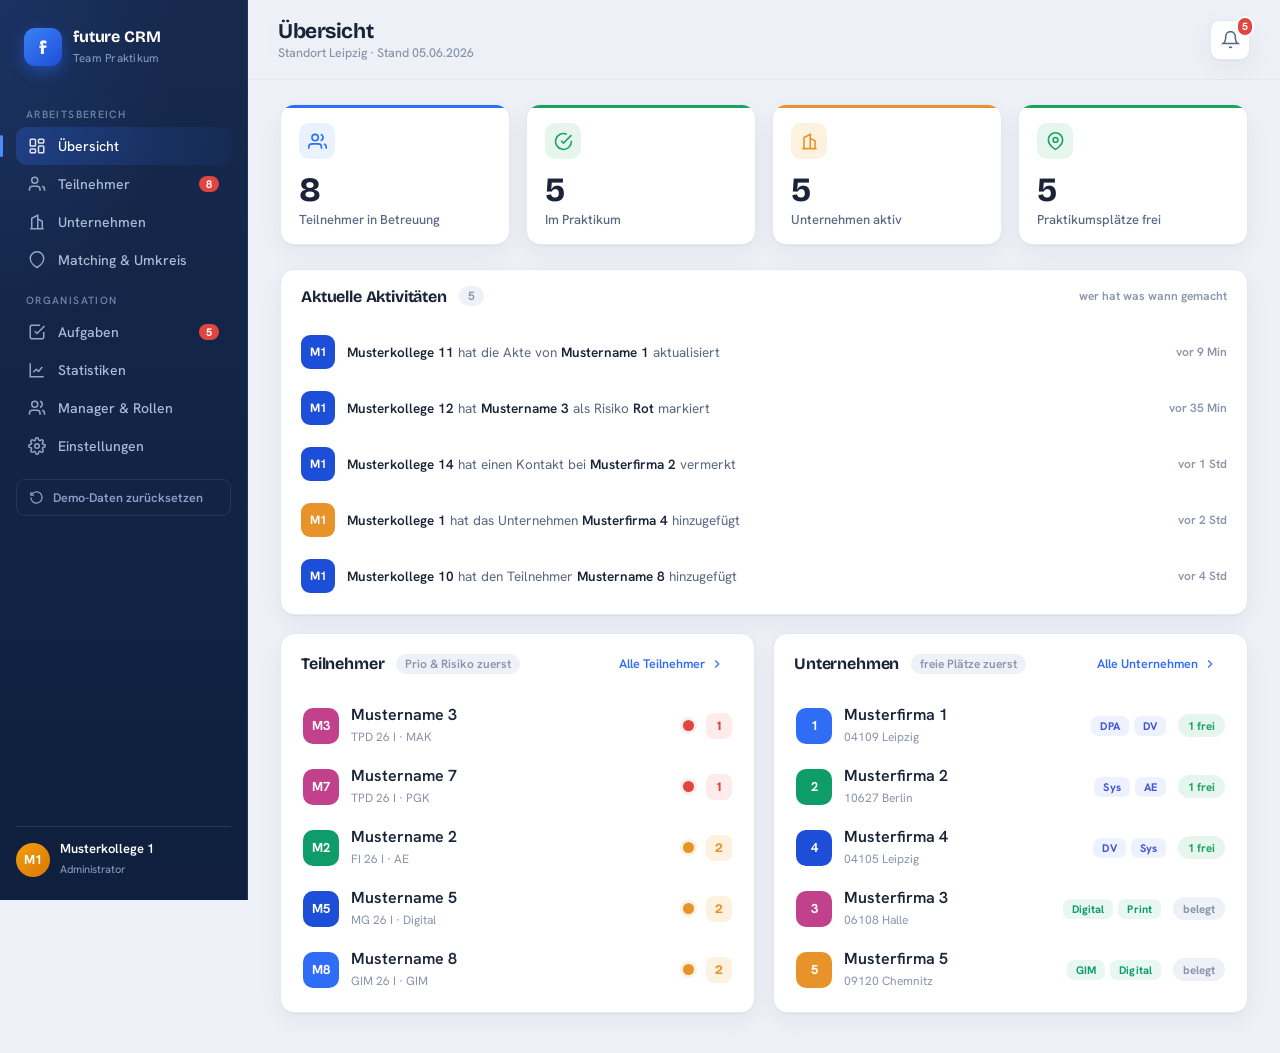
==== commit d2ae2f85: "update" ====
--- a/index.html
+++ b/index.html
@@ -11,21 +11,20 @@
 </head>
 <body data-page="uebersicht">
 
-<aside class="side" id="sidebar"></aside>
-
+  <aside class="side" id="sidebar"></aside>
 <div class="main">
   <header class="topbar">
     <h1>Übersicht<small>Standort Leipzig · Stand 05.06.2026</small></h1>
-    <div class="spacer"></div>
-    <div class="actions">
+    <div class="spacer"></div>  
+    <div class="actions"> 
       <button class="icon-btn"><span class="dot"></span><svg viewBox="0 0 24 24" fill="none" stroke="currentColor" stroke-width="2"><path d="M6 8a6 6 0 0 1 12 0c0 7 3 9 3 9H3s3-2 3-9"/><path d="M10.3 21a1.94 1.94 0 0 0 3.4 0"/></svg></button>
     </div>
-  </header>
+  </header>   
 
   <div class="content">
-
-    <!-- KPI ROW: Teilnehmer + Unternehmen -->
-    <section class="kpis">
+    
+    <!-- KPI ROW: Teilnehmer + Unternehmen -->  
+    <section class="kpis">  
       <div class="kpi b">
         <div class="ic"><svg viewBox="0 0 24 24" fill="none" stroke="currentColor" stroke-width="2"><path d="M17 21v-2a4 4 0 0 0-4-4H5a4 4 0 0 0-4 4v2"/><circle cx="9" cy="7" r="4"/><path d="M23 21v-2a4 4 0 0 0-3-3.87M16 3.13a4 4 0 0 1 0 7.75"/></svg></div>
         <div class="num" id="kpi-total">0</div>
@@ -46,7 +45,7 @@
         <div class="num" id="kpi-frei">0</div>
         <div class="lbl">Praktikumsplätze frei</div>
       </div>
-    </section>
+      </section>
 
     <!-- Aktuelle Aktivitäten -->
     <section class="panel actpanel">
@@ -60,7 +59,6 @@
 
     <!-- Zwei Kurzübersichten: Teilnehmer + Unternehmen -->
     <section class="ov-grid">
-
       <div class="panel">
         <div class="panel-head">
           <h2>Teilnehmer</h2>
@@ -76,14 +74,14 @@
         <div class="panel-head">
           <h2>Unternehmen</h2>
           <span class="count">freie Plätze zuerst</span>
-          <a class="sum-link" href="unternehmen.html">Alle Unternehmen
+          <a class="sum-link" href="unternehmen.html">Alle Unternehmen  
             <svg viewBox="0 0 24 24" fill="none" stroke="currentColor" stroke-width="2"><path d="m9 18 6-6-6-6"/></svg>
           </a>
         </div>
         <div class="sum-list" id="un-summary"></div>
       </div>
 
-    </section>
+    </section>  
 
   </div>
 </div>
--- a/styles.css
+++ b/styles.css
@@ -300,6 +300,11 @@
   border-color: #c9d6ee
 }
 
+.icon-btn svg {
+  width: 19px;
+  height: 19px
+}
+
 .icon-btn .dot {
   position: absolute;
   top: 9px;
@@ -429,7 +434,7 @@
 }
 
 .content {
-  padding: 26px 30px 40px
+  padding: 24px 32px 40px
 }
 
 /* ---------- KPI cards ---------- */
@@ -437,7 +442,7 @@
   display: grid;
   grid-template-columns: repeat(4, 1fr);
   gap: 16px;
-  margin-bottom: 22px
+  margin-bottom: 24px
 }
 
 .kpi {
@@ -451,6 +456,37 @@
   opacity: 0;
   transform: translateY(10px);
   animation: rise .5s forwards;
+  transition: transform .18s ease, box-shadow .18s ease;
+}
+
+/* farbiger Akzentbalken oben + Anheben beim Hover */
+.kpi::before {
+  content: "";
+  position: absolute;
+  inset: 0 0 auto 0;
+  height: 3px;
+  background: var(--k, var(--blue));
+}
+
+.kpi:hover {  
+  transform: translateY(-3px);
+  box-shadow: var(--shadow-lg);
+} 
+
+.kpi.b {
+  --k: var(--blue)
+}
+
+.kpi.g {
+  --k: var(--green)
+}
+
+.kpi.a {
+  --k: var(--amber)
+}
+
+.kpi.r {
+  --k: var(--green)
 }
 
 .kpi:nth-child(1) {
@@ -572,14 +608,20 @@
   box-shadow: var(--shadow);
   opacity: 0;
   transform: translateY(10px);
-  animation: rise .5s .28s forwards
+  animation: rise .5s .28s forwards;
+  transition: transform .18s ease, box-shadow .18s ease;
+}
+
+.ov-grid .panel:hover {
+  transform: translateY(-2px);
+  box-shadow: var(--shadow-lg);
 }
 
 .panel-head {
   display: flex;
   align-items: center;
   gap: 12px;
-  padding: 18px 20px 14px;
+  padding: 16px 20px 12px;
   flex-wrap: wrap
 }
 
@@ -854,14 +896,6 @@
   color: var(--ink-soft)
 }
 
-.ampel {
-  display: inline-flex;
-  align-items: center;
-  gap: 7px;
-  font-weight: 600;
-  font-size: 12.5px
-}
-
 .light {
   width: 11px;
   height: 11px;
@@ -939,6 +973,16 @@
   text-align: center;
   color: var(--ink-faint);
   font-size: 13.5px
+}
+
+.empty::before {
+  content: "";
+  display: block;
+  width: 30px;
+  height: 30px;
+  margin: 0 auto 10px;
+  opacity: .65;
+  background: center/contain no-repeat url("data:image/svg+xml,<svg xmlns='http://www.w3.org/2000/svg' viewBox='0 0 24 24' fill='none' stroke='%23aab4c9' stroke-width='2' stroke-linecap='round' stroke-linejoin='round'><path d='M22 12h-6l-2 3h-4l-2-3H2'/><path d='M5.45 5.11 2 12v6a2 2 0 0 0 2 2h16a2 2 0 0 0 2-2v-6l-3.45-6.89A2 2 0 0 0 16.76 4H7.24a2 2 0 0 0-1.79 1.11z'/></svg>");
 }
 
 .hint {
@@ -1195,7 +1239,8 @@
 }
 
 .btn.pri:hover {
-  background: #1d5ae0
+  background: #1d5ae0;
+  transform: translateY(-1px)
 }
 
 .btn.sec {
@@ -1205,7 +1250,12 @@
 }
 
 .btn.sec:hover {
-  border-color: #c9d6ee
+  border-color: #c9d6ee;
+  transform: translateY(-1px)
+}
+
+.btn:active {
+  transform: translateY(0)
 }
 
 @keyframes rise {
@@ -2687,10 +2737,43 @@
 }
 
 /* ---------- Toast: „Seite gibt's noch nicht" ---------- */
-.toast{position:fixed;bottom:24px;left:50%;transform:translateX(-50%) translateY(20px);background:var(--ink);color:#fff;padding:12px 18px;border-radius:99px;font-size:13.5px;font-weight:500;box-shadow:var(--shadow-lg);opacity:0;pointer-events:none;transition:.22s;z-index:120;display:flex;align-items:center;gap:9px;max-width:90vw}
-.toast.show{opacity:1;transform:translateX(-50%) translateY(0)}
-.toast svg{width:16px;height:16px;color:#ffd27a;flex:none}
-.toast b{font-weight:700}
+.toast {
+  position: fixed;
+  bottom: 24px;
+  left: 50%;
+  transform: translateX(-50%) translateY(20px);
+  background: var(--ink);
+  color: #fff;
+  padding: 12px 18px;
+  border-radius: 99px;
+  font-size: 13.5px;
+  font-weight: 500;
+  box-shadow: var(--shadow-lg);
+  opacity: 0;
+  pointer-events: none;
+  transition: .22s;
+  z-index: 120;
+  display: flex;
+  align-items: center;
+  gap: 9px;
+  max-width: 90vw
+}
+
+.toast.show {
+  opacity: 1;
+  transform: translateX(-50%) translateY(0)
+}
+
+.toast svg {
+  width: 16px;
+  height: 16px;
+  color: #ffd27a;
+  flex: none
+}
+
+.toast b {
+  font-weight: 700
+}
 
 /* ============================================================
    Manager-Dashboard / Rollen
@@ -2820,49 +2903,6 @@
 
 .perm-card.leser li svg {
   color: var(--ink-faint)
-}
-
-.role-badge {
-  display: inline-flex;
-  align-items: center;
-  gap: 6px;
-  font-size: 11.5px;
-  font-weight: 700;
-  padding: 4px 10px;
-  border-radius: 99px
-}
-
-.role-badge .d {
-  width: 7px;
-  height: 7px;
-  border-radius: 50%
-}
-
-.role-badge.Admin {
-  background: #efeaff;
-  color: #6b4dff
-}
-
-.role-badge.Admin .d {
-  background: #6b4dff
-}
-
-.role-badge.Bearbeiter {
-  background: var(--blue-soft);
-  color: var(--blue)
-}
-
-.role-badge.Bearbeiter .d {
-  background: var(--blue)
-}
-
-.role-badge.Leser {
-  background: var(--line-soft);
-  color: var(--ink-soft)
-}
-
-.role-badge.Leser .d {
-  background: var(--ink-faint)
 }
 
 .role-select {
@@ -3299,4 +3339,4 @@
   .frow {
     grid-template-columns: 1fr
   }
-}+}
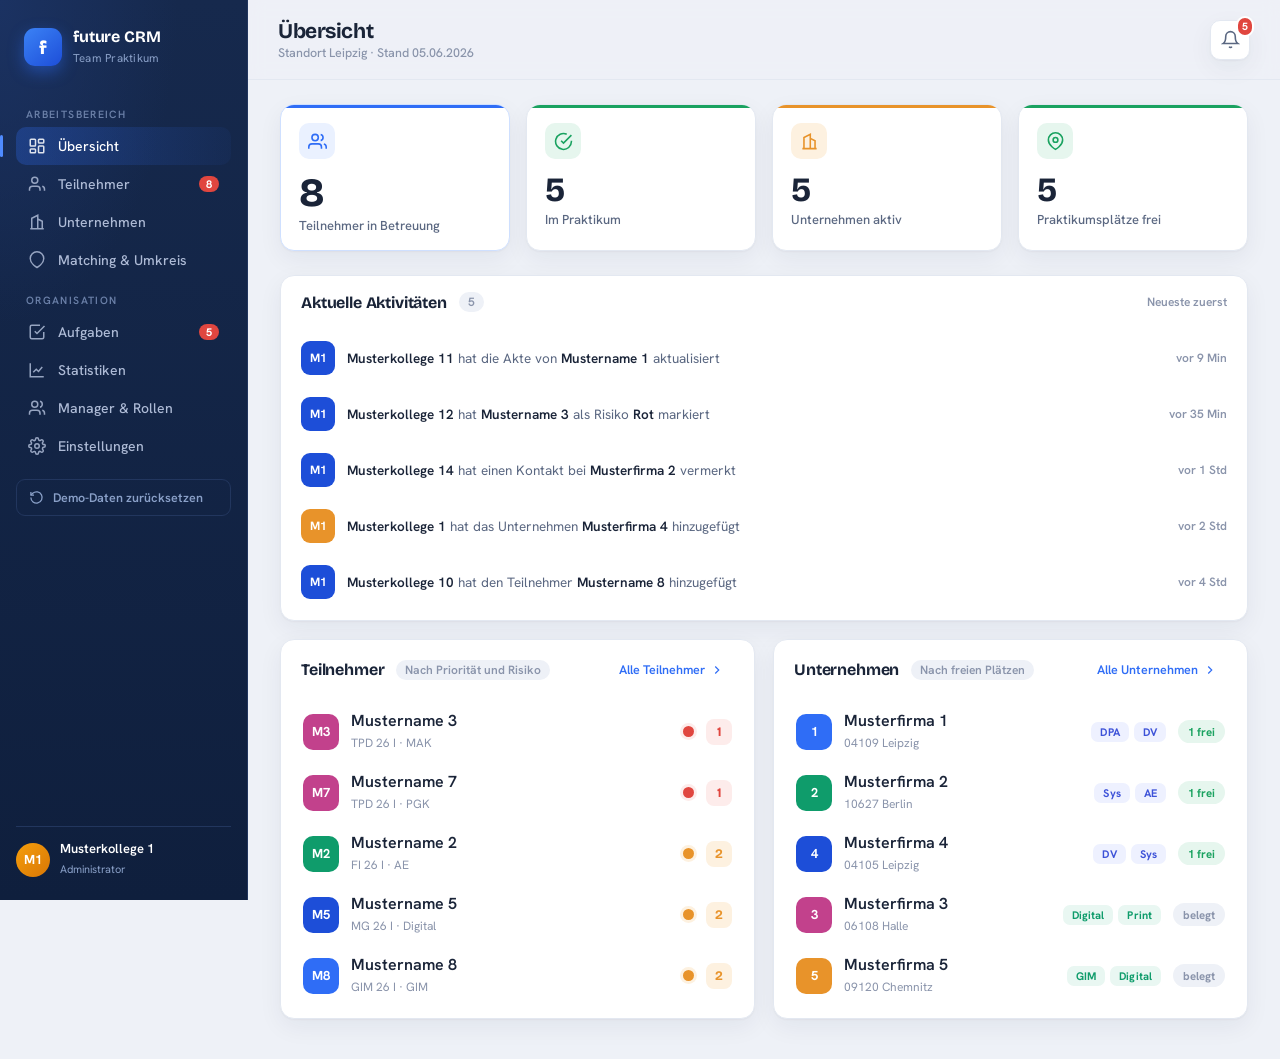
==== commit b6f1bf48: "filter fix etc erinnnerung fix" ====
--- a/index.html
+++ b/index.html
@@ -17,7 +17,7 @@
     <h1>Übersicht<small>Standort Leipzig · Stand 05.06.2026</small></h1>
     <div class="spacer"></div>  
     <div class="actions"> 
-      <button class="icon-btn"><span class="dot"></span><svg viewBox="0 0 24 24" fill="none" stroke="currentColor" stroke-width="2"><path d="M6 8a6 6 0 0 1 12 0c0 7 3 9 3 9H3s3-2 3-9"/><path d="M10.3 21a1.94 1.94 0 0 0 3.4 0"/></svg></button>
+      <button class="icon-btn" type="button" aria-label="Benachrichtigungen"><span class="dot"></span><svg viewBox="0 0 24 24" fill="none" stroke="currentColor" stroke-width="2"><path d="M6 8a6 6 0 0 1 12 0c0 7 3 9 3 9H3s3-2 3-9"/><path d="M10.3 21a1.94 1.94 0 0 0 3.4 0"/></svg></button>
     </div>
   </header>   
 
@@ -25,7 +25,7 @@
     
     <!-- KPI ROW: Teilnehmer + Unternehmen -->  
     <section class="kpis">  
-      <div class="kpi b">
+      <div class="kpi b primary">
         <div class="ic"><svg viewBox="0 0 24 24" fill="none" stroke="currentColor" stroke-width="2"><path d="M17 21v-2a4 4 0 0 0-4-4H5a4 4 0 0 0-4 4v2"/><circle cx="9" cy="7" r="4"/><path d="M23 21v-2a4 4 0 0 0-3-3.87M16 3.13a4 4 0 0 1 0 7.75"/></svg></div>
         <div class="num" id="kpi-total">0</div>
         <div class="lbl">Teilnehmer in Betreuung</div>
@@ -40,8 +40,8 @@
         <div class="num" id="kpi-un">0</div>
         <div class="lbl">Unternehmen aktiv</div>
       </div>
-      <div class="kpi r" style="--k:var(--green)">
-        <div class="ic" style="background:var(--green-soft);color:var(--green)"><svg viewBox="0 0 24 24" fill="none" stroke="currentColor" stroke-width="2"><path d="M21 10c0 7-9 12-9 12s-9-5-9-12a9 9 0 0 1 18 0Z"/><circle cx="12" cy="10" r="3"/></svg></div>
+      <div class="kpi g">
+        <div class="ic"><svg viewBox="0 0 24 24" fill="none" stroke="currentColor" stroke-width="2"><path d="M21 10c0 7-9 12-9 12s-9-5-9-12a9 9 0 0 1 18 0Z"/><circle cx="12" cy="10" r="3"/></svg></div>
         <div class="num" id="kpi-frei">0</div>
         <div class="lbl">Praktikumsplätze frei</div>
       </div>
@@ -52,7 +52,7 @@
       <div class="panel-head">
         <h2>Aktuelle Aktivitäten</h2>
         <span class="count" id="act-count">0</span>
-        <span style="margin-left:auto;font-size:12px;color:var(--ink-faint);font-weight:600">wer hat was wann gemacht</span>
+        <span style="margin-left:auto;font-size:12px;color:var(--ink-faint);font-weight:600">Neueste zuerst</span>
       </div>
       <div class="activity" id="activity"></div>
     </section>
@@ -62,7 +62,7 @@
       <div class="panel">
         <div class="panel-head">
           <h2>Teilnehmer</h2>
-          <span class="count">Prio &amp; Risiko zuerst</span>
+          <span class="count">Nach Priorität und Risiko</span>
           <a class="sum-link" href="teilnehmer.html">Alle Teilnehmer
             <svg viewBox="0 0 24 24" fill="none" stroke="currentColor" stroke-width="2"><path d="m9 18 6-6-6-6"/></svg>
           </a>
@@ -73,7 +73,7 @@
       <div class="panel">
         <div class="panel-head">
           <h2>Unternehmen</h2>
-          <span class="count">freie Plätze zuerst</span>
+          <span class="count">Nach freien Plätzen</span>
           <a class="sum-link" href="unternehmen.html">Alle Unternehmen  
             <svg viewBox="0 0 24 24" fill="none" stroke="currentColor" stroke-width="2"><path d="m9 18 6-6-6-6"/></svg>
           </a>
--- a/styles.css
+++ b/styles.css
@@ -260,7 +260,7 @@
   font-family: inherit;
   font-size: 13.5px;
   color: var(--ink);
-  box-shadow: var(--shadow);
+  box-shadow: 0 1px 2px rgba(16, 30, 60, .03), 0 4px 14px rgba(16, 30, 60, .045);
   transition: .18s;
 }
 
@@ -469,9 +469,17 @@
 }
 
 .kpi:hover {  
-  transform: translateY(-3px);
-  box-shadow: var(--shadow-lg);
+  transform: translateY(-1px);
+  box-shadow: 0 2px 4px rgba(16, 30, 60, .04), 0 6px 18px rgba(16, 30, 60, .06);
 } 
+
+.kpi.primary {
+  border-color: #cfe0ff;
+}
+
+.kpi.primary .num {
+  font-size: 40px;
+}
 
 .kpi.b {
   --k: var(--blue)
@@ -645,7 +653,61 @@
   margin-left: auto;
   display: flex;
   gap: 8px;
-  flex-wrap: wrap
+  flex-wrap: wrap;
+  position: relative
+}
+
+.filter-more {
+  display: none;
+  position: absolute;
+  z-index: 31;
+  top: calc(100% + 8px);
+  right: 0;
+  width: min(420px, calc(100vw - 48px));
+}
+
+.filter-more.open {
+  display: block;
+}
+
+.filter-more-menu {
+  display: grid;
+  grid-template-columns: repeat(2, minmax(0, 1fr));
+  gap: 8px;
+  padding: 12px;
+  background: #fff;
+  border: 1px solid var(--line);
+  border-radius: 12px;
+  box-shadow: var(--shadow-lg);
+}
+
+.filter-more-head {
+  grid-column: 1/-1;
+  display: flex;
+  align-items: center;
+  justify-content: space-between;
+  font-size: 12px;
+  font-weight: 700;
+  color: var(--ink-soft);
+}
+
+.filter-reset {
+  border: 0;
+  background: none;
+  color: var(--blue);
+  font: inherit;
+  cursor: pointer;
+}
+
+.filter-more .chip {
+  width: 100%;
+  justify-content: space-between;
+}
+
+.filter-count {
+  font-size: 11px;
+  font-weight: 500;
+  opacity: .75;
 }
 
 /* ---------- Dropdown filters ---------- */
@@ -831,11 +893,19 @@
 }
 
 tbody tr.sel {
-  background: var(--blue-soft)
+  background: #e3edff
 }
 
 tbody tr.sel td:first-child {
-  box-shadow: inset 3px 0 0 var(--blue)
+  box-shadow: inset 4px 0 0 var(--blue)
+}
+
+tbody tr.sel td {
+  border-bottom-color: #d3e1fb
+}
+
+tbody tr.sel .tn b {
+  color: var(--navy)
 }
 
 .tn {
@@ -1027,29 +1097,36 @@
 }
 
 .detail-top {
-  padding: 20px;
+  padding: 16px 20px;
   background: linear-gradient(160deg, #16294d, #0f1f3d);
   color: #fff;
   position: relative
 }
 
+.detail-identity {
+  display: flex;
+  align-items: center;
+  gap: 12px;
+  padding-right: 84px;
+}
+
 .detail-top .av {
-  width: 48px;
-  height: 48px;
-  border-radius: 12px;
+  width: 42px;
+  height: 42px;
+  border-radius: 11px;
   background: rgba(255, 255, 255, .14);
   display: grid;
   place-items: center;
   font-family: 'Bricolage Grotesque';
   font-weight: 700;
-  font-size: 18px;
-  margin-bottom: 12px;
+  font-size: 16px;
+  margin-bottom: 0;
   border: 1px solid rgba(255, 255, 255, .18)
 }
 
 .detail-top h3 {
   font-family: 'Bricolage Grotesque';
-  font-size: 18px;
+  font-size: 17px;
   font-weight: 700;
   letter-spacing: -.01em
 }
@@ -1255,7 +1332,7 @@
 }
 
 .btn:active {
-  transform: translateY(0)
+  transform: scale(.98)
 }
 
 @keyframes rise {
@@ -2283,6 +2360,11 @@
   color: var(--ink-faint)
 }
 
+#rem-kom {
+  resize: vertical;
+  min-height: 84px;
+}
+
 .fin.ro {
   background: var(--line-soft);
   color: var(--ink-soft)
@@ -2518,6 +2600,26 @@
   color: var(--ink-faint);
   font-weight: 700;
   margin: 14px 0 9px
+}
+
+.current-reminder {
+  display: grid;
+  gap: 3px;
+  margin-bottom: 14px;
+  padding: 10px 12px;
+  border: 1px solid #cfe0ff;
+  border-radius: 9px;
+  background: var(--blue-soft);
+}
+
+.current-reminder span,
+.current-reminder small {
+  font-size: 11.5px;
+  color: var(--ink-soft);
+}
+
+.current-reminder b {
+  font-size: 13px;
 }
 
 /* Kontakthistorie */
@@ -2575,6 +2677,12 @@
   font-size: 13px;
   color: var(--ink-soft);
   margin-top: 3px
+}
+
+.hist-item .hist-reminder {
+  margin-top: 6px;
+  font-size: 11.5px;
+  color: var(--ink-faint);
 }
 
 .hist-add {
@@ -3339,4 +3447,23 @@
   .frow {
     grid-template-columns: 1fr
   }
-}
+
+  .filter-more-menu {
+    grid-template-columns: 1fr
+  }
+}
+
+/* Keyboard feedback and a calm fallback for users who reduce motion. */
+:focus-visible {
+  outline: 3px solid var(--blue-soft);
+  outline-offset: 2px;
+}
+
+@media (prefers-reduced-motion: reduce) {
+  *, *::before, *::after {
+    animation-duration: .01ms !important;
+    animation-iteration-count: 1 !important;
+    scroll-behavior: auto !important;
+    transition-duration: .01ms !important;
+  }
+}
